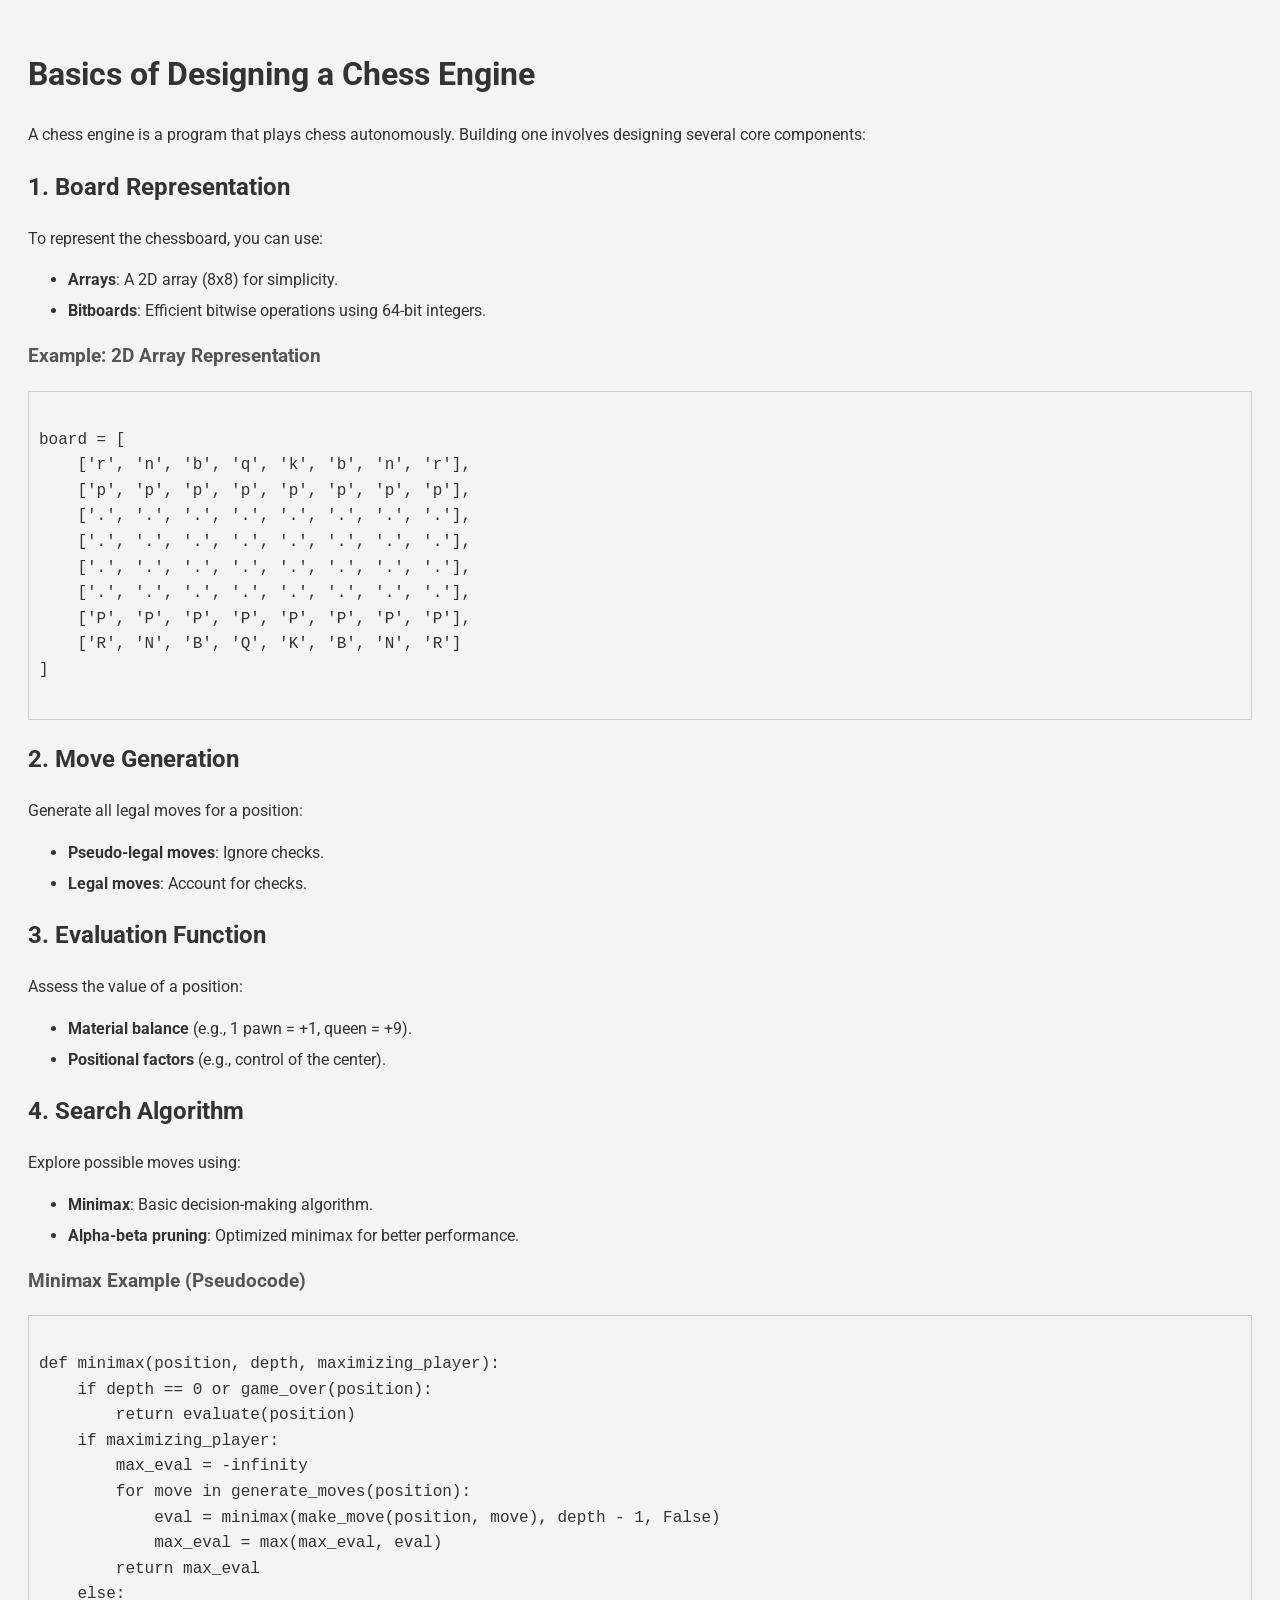
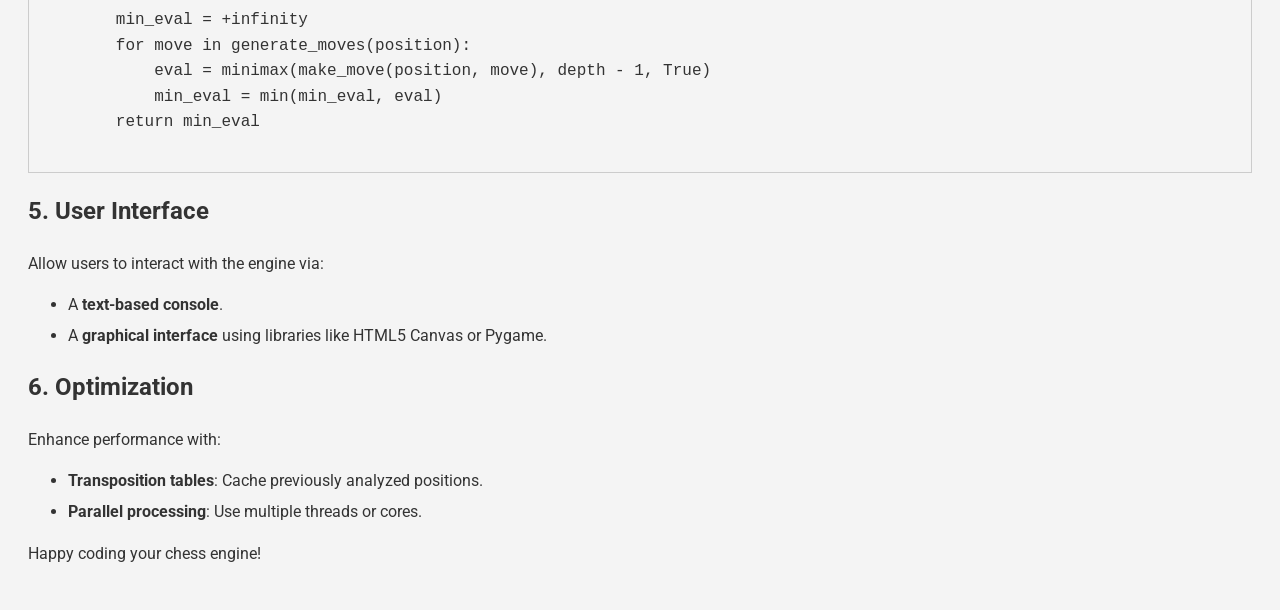
==== chess.html @ 9b8b24d6 "Create chess.html" ====
<!DOCTYPE html>
<html lang="en">
<head>
    <meta charset="UTF-8">
    <meta name="viewport" content="width=device-width, initial-scale=1.0">
    <title>Basics of Designing a Chess Engine</title>
    <!-- Link to Google Fonts for Roboto font -->
    <link href="https://fonts.googleapis.com/css2?family=Roboto:wght@400;500;700&display=swap" rel="stylesheet">
    <style>
        body {
            font-family: 'Roboto', sans-serif;
            line-height: 1.6;
            background-color: #f4f4f4;
            color: #333;
            padding: 20px;
        }
        h1, h2 {
            color: #333;
        }
        h3 {
            color: #555;
        }
        pre {
            background-color: #f4f4f4;
            padding: 10px;
            border: 1px solid #ccc;
            overflow-x: auto;
        }
        ul {
            margin: 10px 0;
        }
        li {
            margin-bottom: 5px;
        }
        code {
            font-family: Consolas, monospace;
            background-color: #f4f4f4;
            padding: 5px;
            border-radius: 3px;
        }
    </style>
</head>
<body>

    <h1>Basics of Designing a Chess Engine</h1>
    <p>A chess engine is a program that plays chess autonomously. Building one involves designing several core components:</p>

    <h2>1. Board Representation</h2>
    <p>To represent the chessboard, you can use:</p>
    <ul>
        <li><strong>Arrays</strong>: A 2D array (8x8) for simplicity.</li>
        <li><strong>Bitboards</strong>: Efficient bitwise operations using 64-bit integers.</li>
    </ul>

    <h3>Example: 2D Array Representation</h3>
    <pre><code>
board = [
    ['r', 'n', 'b', 'q', 'k', 'b', 'n', 'r'],
    ['p', 'p', 'p', 'p', 'p', 'p', 'p', 'p'],
    ['.', '.', '.', '.', '.', '.', '.', '.'],
    ['.', '.', '.', '.', '.', '.', '.', '.'],
    ['.', '.', '.', '.', '.', '.', '.', '.'],
    ['.', '.', '.', '.', '.', '.', '.', '.'],
    ['P', 'P', 'P', 'P', 'P', 'P', 'P', 'P'],
    ['R', 'N', 'B', 'Q', 'K', 'B', 'N', 'R']
]
    </code></pre>

    <h2>2. Move Generation</h2>
    <p>Generate all legal moves for a position:</p>
    <ul>
        <li><strong>Pseudo-legal moves</strong>: Ignore checks.</li>
        <li><strong>Legal moves</strong>: Account for checks.</li>
    </ul>

    <h2>3. Evaluation Function</h2>
    <p>Assess the value of a position:</p>
    <ul>
        <li><strong>Material balance</strong> (e.g., 1 pawn = +1, queen = +9).</li>
        <li><strong>Positional factors</strong> (e.g., control of the center).</li>
    </ul>

    <h2>4. Search Algorithm</h2>
    <p>Explore possible moves using:</p>
    <ul>
        <li><strong>Minimax</strong>: Basic decision-making algorithm.</li>
        <li><strong>Alpha-beta pruning</strong>: Optimized minimax for better performance.</li>
    </ul>

    <h3>Minimax Example (Pseudocode)</h3>
    <pre><code>
def minimax(position, depth, maximizing_player):
    if depth == 0 or game_over(position):
        return evaluate(position)
    if maximizing_player:
        max_eval = -infinity
        for move in generate_moves(position):
            eval = minimax(make_move(position, move), depth - 1, False)
            max_eval = max(max_eval, eval)
        return max_eval
    else:
        min_eval = +infinity
        for move in generate_moves(position):
            eval = minimax(make_move(position, move), depth - 1, True)
            min_eval = min(min_eval, eval)
        return min_eval
    </code></pre>

    <h2>5. User Interface</h2>
    <p>Allow users to interact with the engine via:</p>
    <ul>
        <li>A <strong>text-based console</strong>.</li>
        <li>A <strong>graphical interface</strong> using libraries like HTML5 Canvas or Pygame.</li>
    </ul>

    <h2>6. Optimization</h2>
    <p>Enhance performance with:</p>
    <ul>
        <li><strong>Transposition tables</strong>: Cache previously analyzed positions.</li>
        <li><strong>Parallel processing</strong>: Use multiple threads or cores.</li>
    </ul>

    <p>Happy coding your chess engine!</p>

</body>
</html>
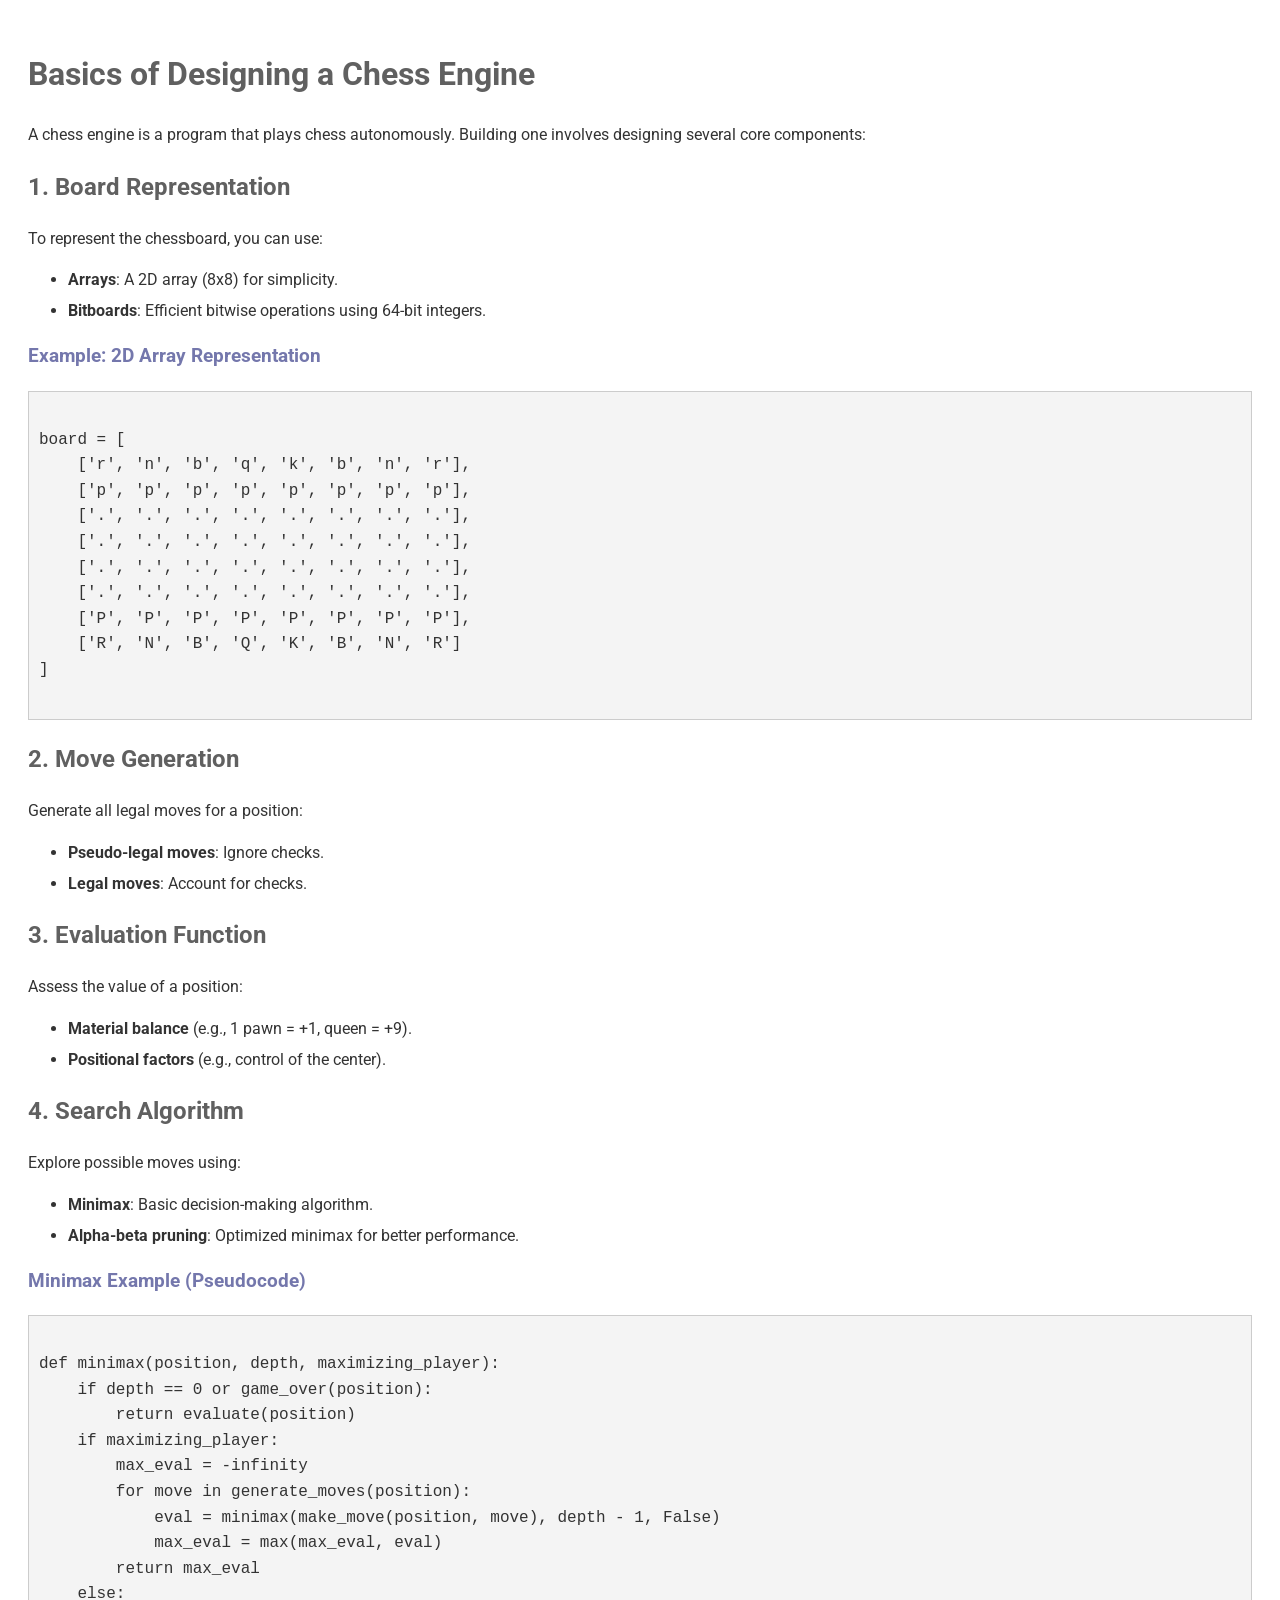
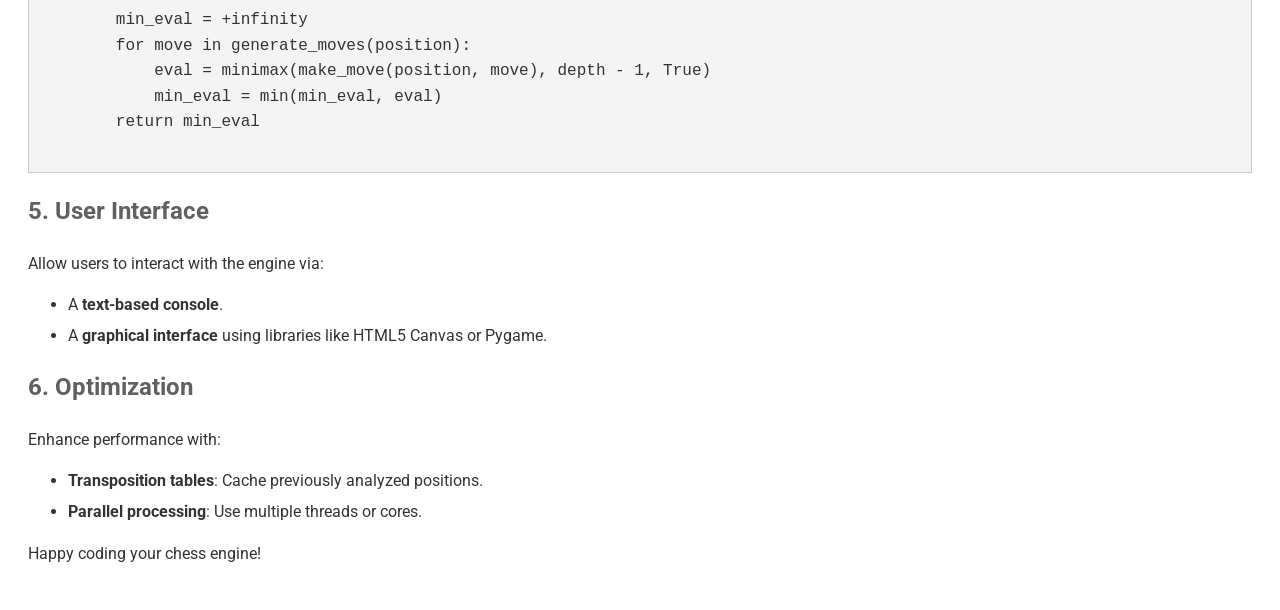
==== commit b3dc4f77: "Update chess.html" ====
--- a/chess.html
+++ b/chess.html
@@ -10,15 +10,15 @@
         body {
             font-family: 'Roboto', sans-serif;
             line-height: 1.6;
-            background-color: #f4f4f4;
+            background-color: #ffffff;
             color: #333;
             padding: 20px;
         }
         h1, h2 {
-            color: #333;
+            color: #606060;
         }
         h3 {
-            color: #555;
+            color: #0d116e92;
         }
         pre {
             background-color: #f4f4f4;
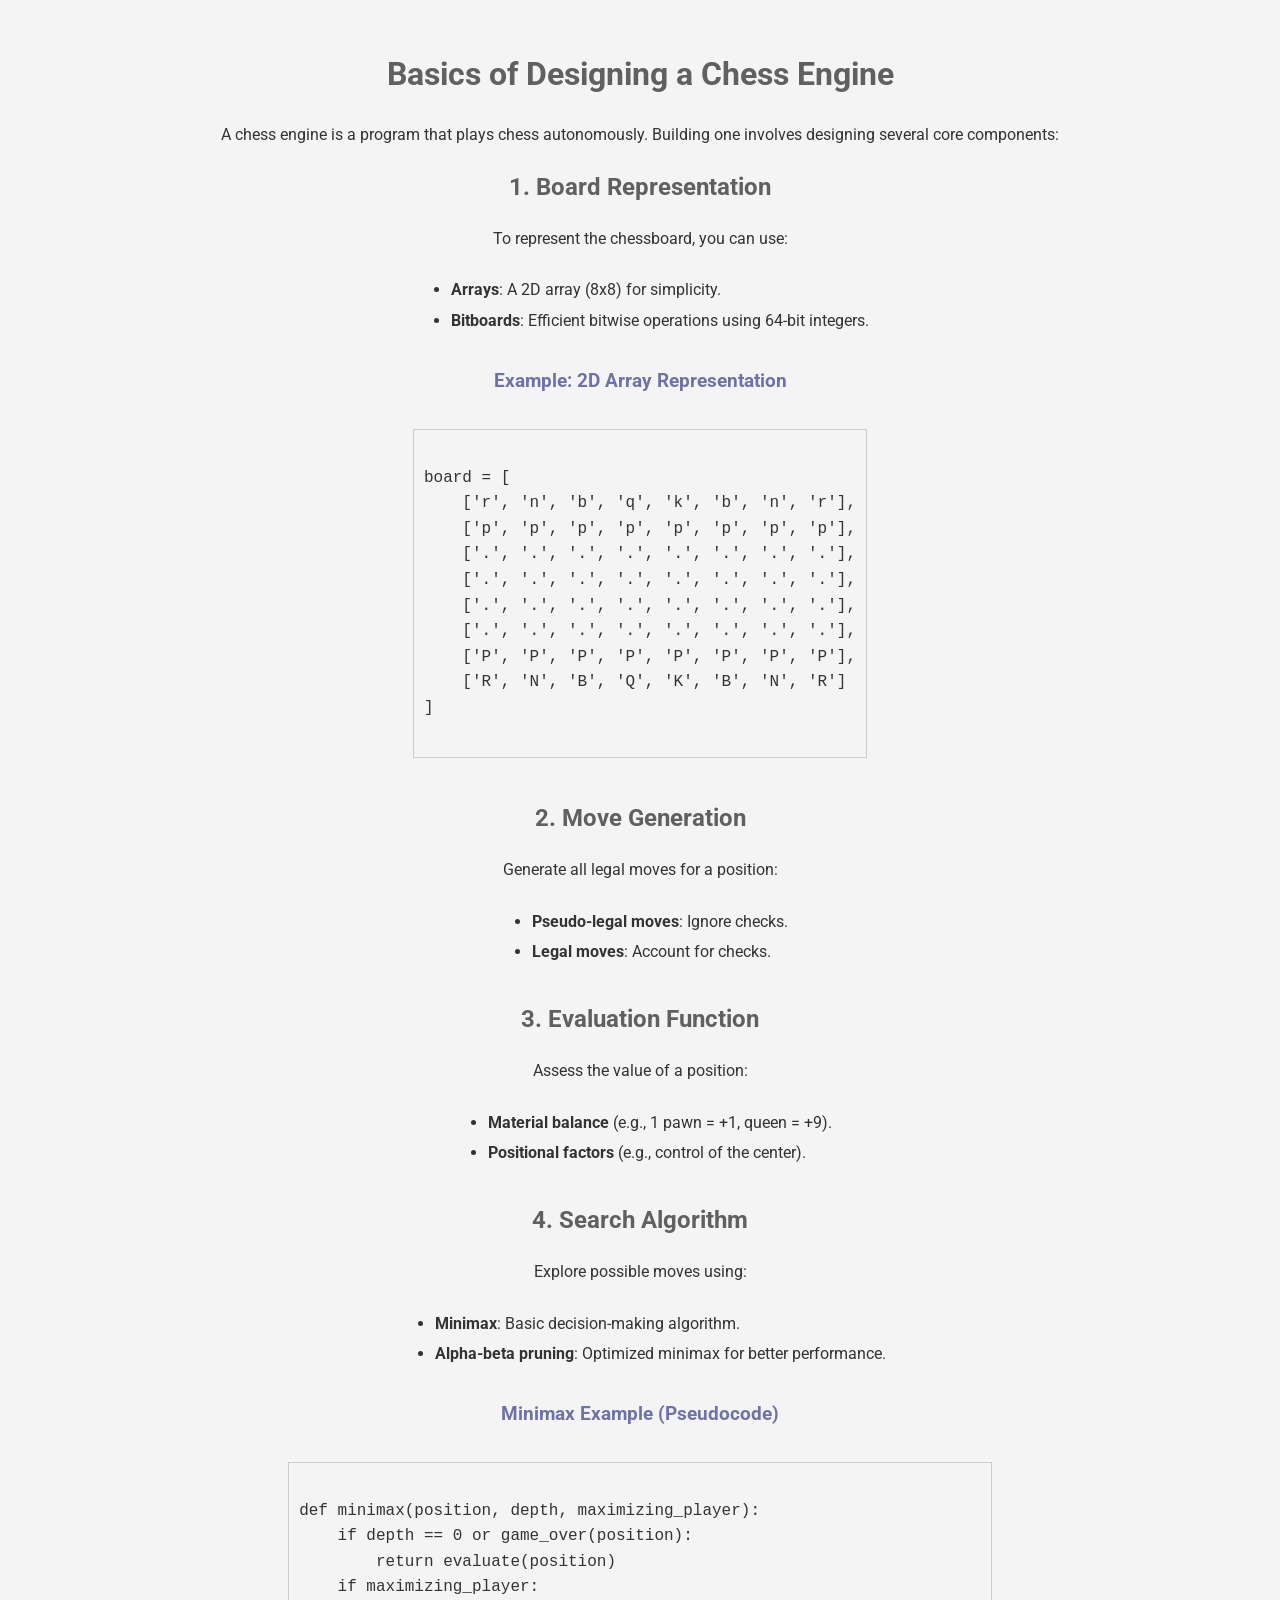
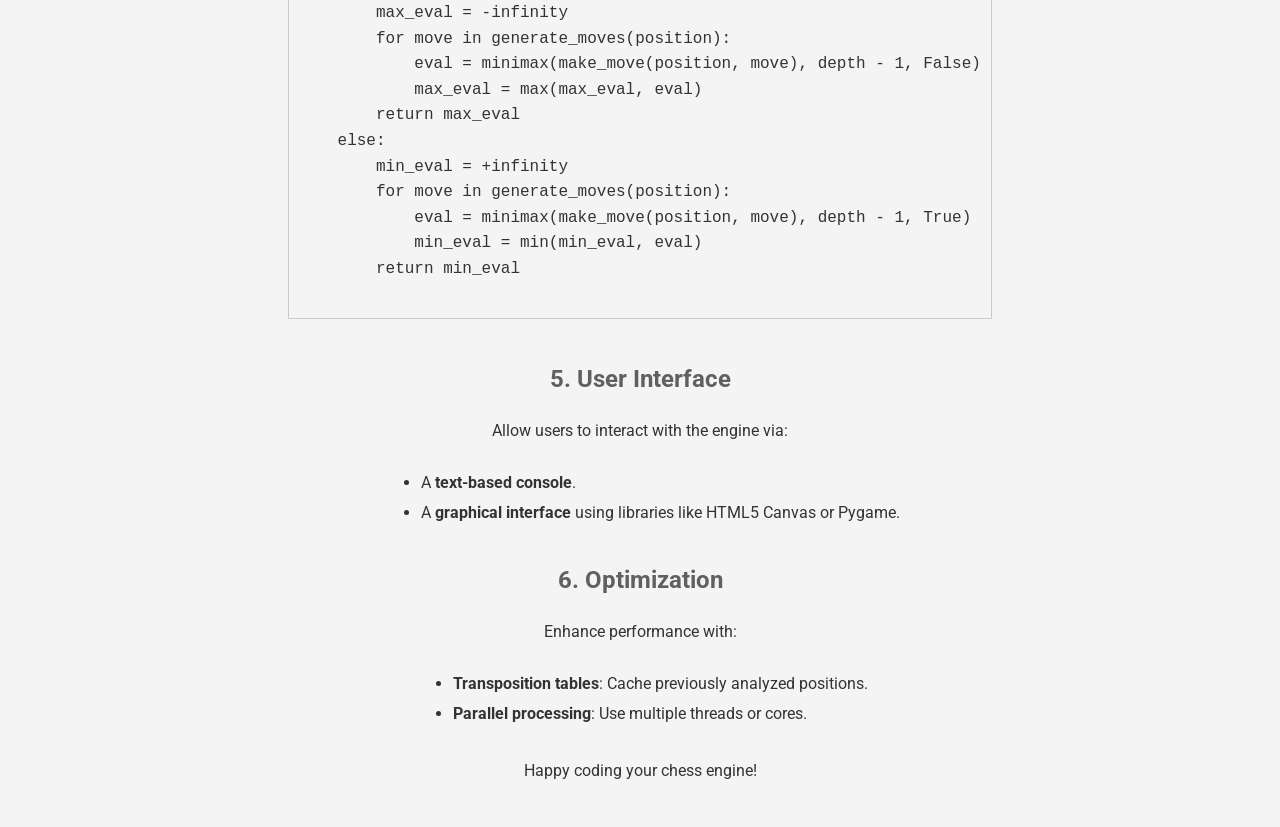
==== commit e7d14d54: "Update chess.html" ====
--- a/chess.html
+++ b/chess.html
@@ -10,9 +10,10 @@
         body {
             font-family: 'Roboto', sans-serif;
             line-height: 1.6;
-            background-color: #ffffff;
+            background-color: #f4f4f4;
             color: #333;
             padding: 20px;
+            text-align: center; /* Center all text */
         }
         h1, h2 {
             color: #606060;
@@ -25,9 +26,13 @@
             padding: 10px;
             border: 1px solid #ccc;
             overflow-x: auto;
+            display: inline-block; /* Allow pre to behave like inline element */
+            text-align: left; /* Keep code aligned to the left inside the pre block */
         }
         ul {
             margin: 10px 0;
+            text-align: left; /* Keep list items left aligned */
+            display: inline-block; /* Allow lists to behave like inline elements */
         }
         li {
             margin-bottom: 5px;
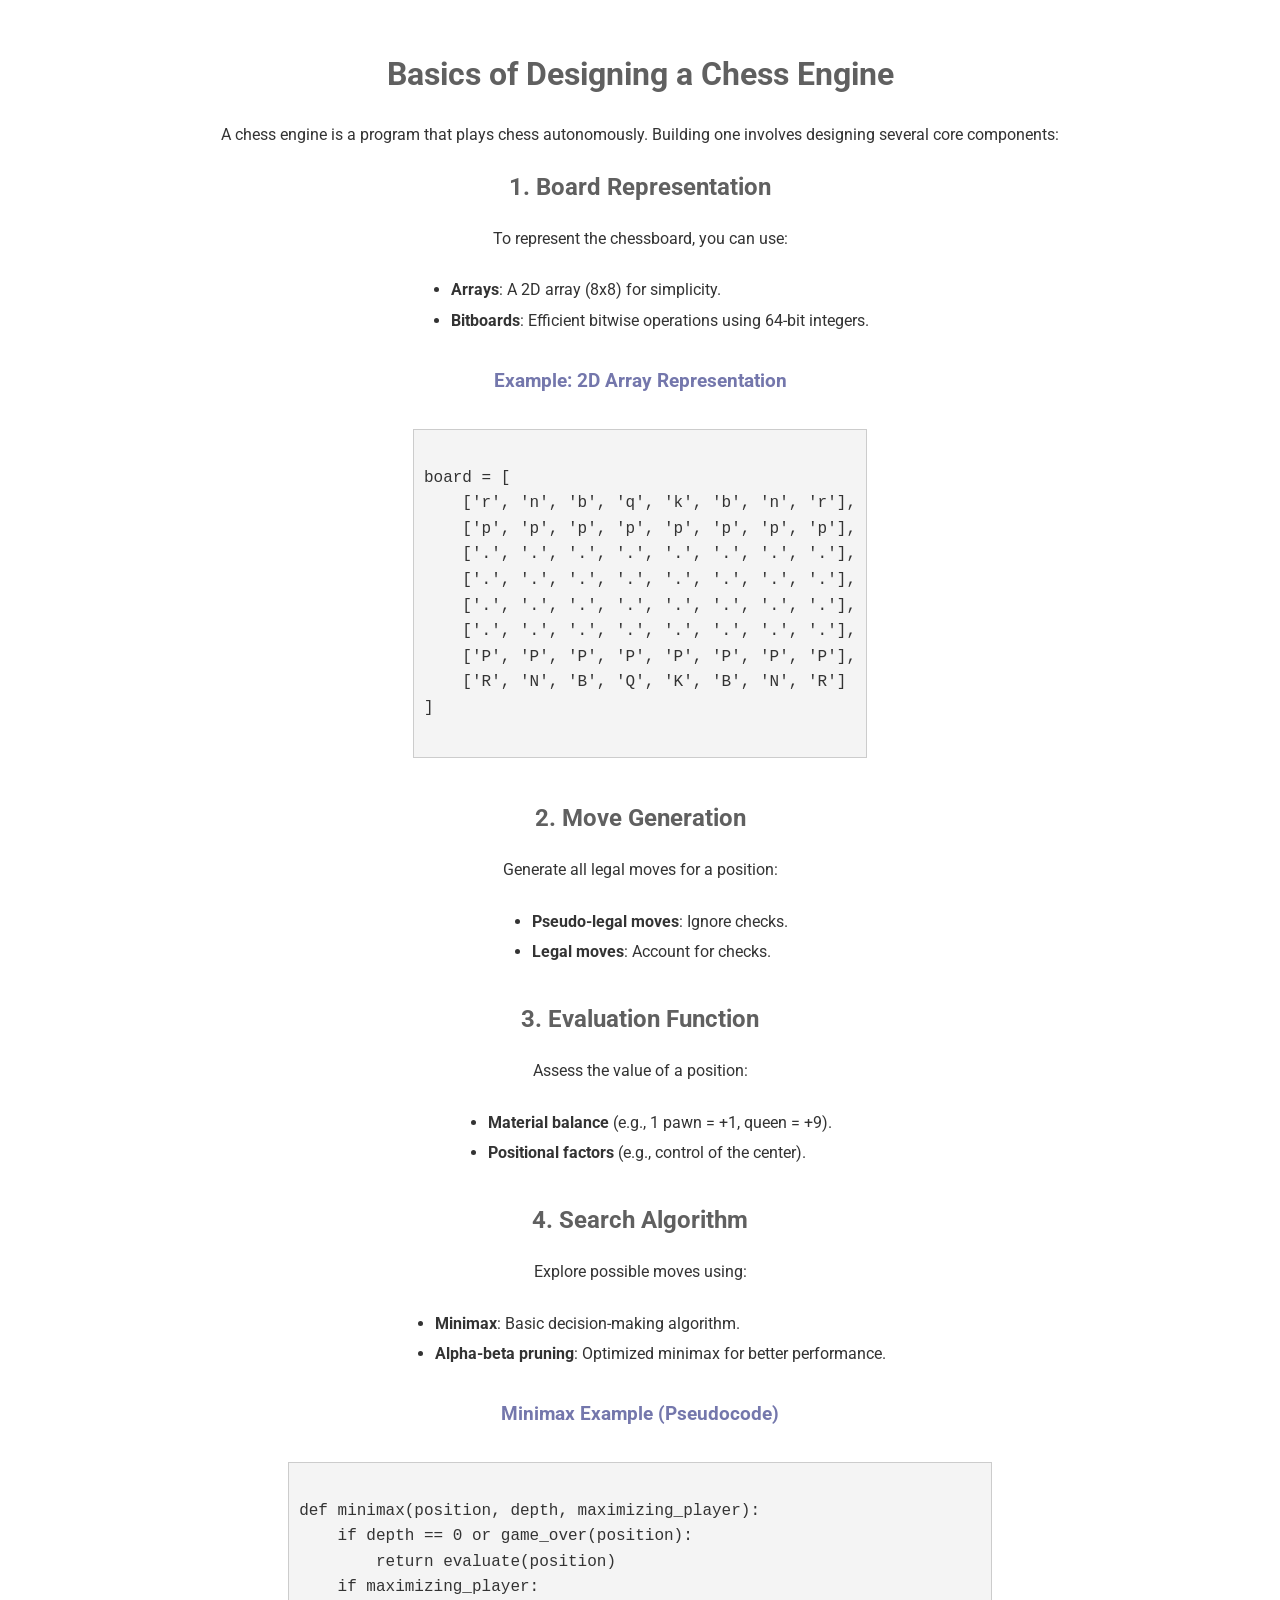
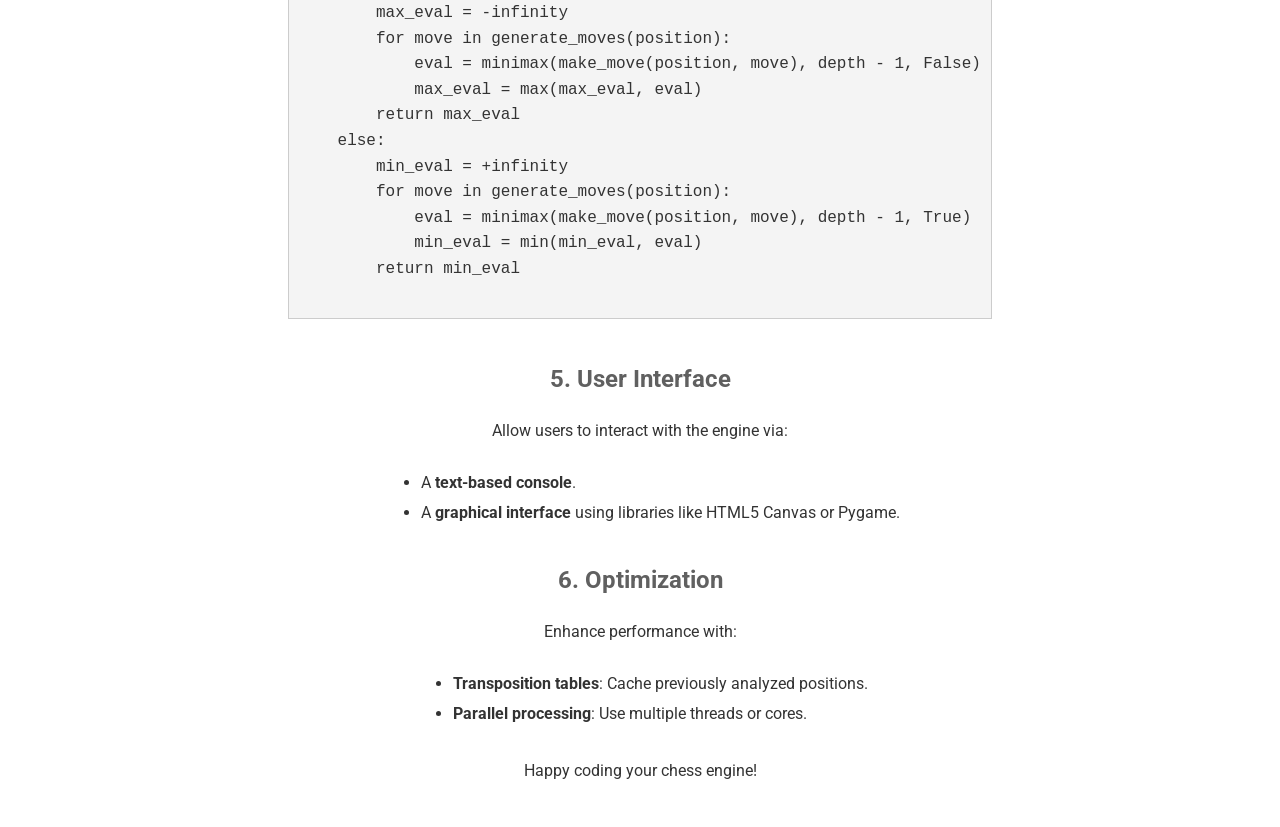
==== commit 2a1cf8ca: "Update chess.html" ====
--- a/chess.html
+++ b/chess.html
@@ -10,7 +10,9 @@
         body {
             font-family: 'Roboto', sans-serif;
             line-height: 1.6;
-            background-color: #f4f4f4;
+            background-image: url('checkerboard.png'); /* Absolute path to the image */
+            background-size: cover; /* Ensure the image covers the entire background */
+            background-position: center center; /* Center the background image */
             color: #333;
             padding: 20px;
             text-align: center; /* Center all text */
